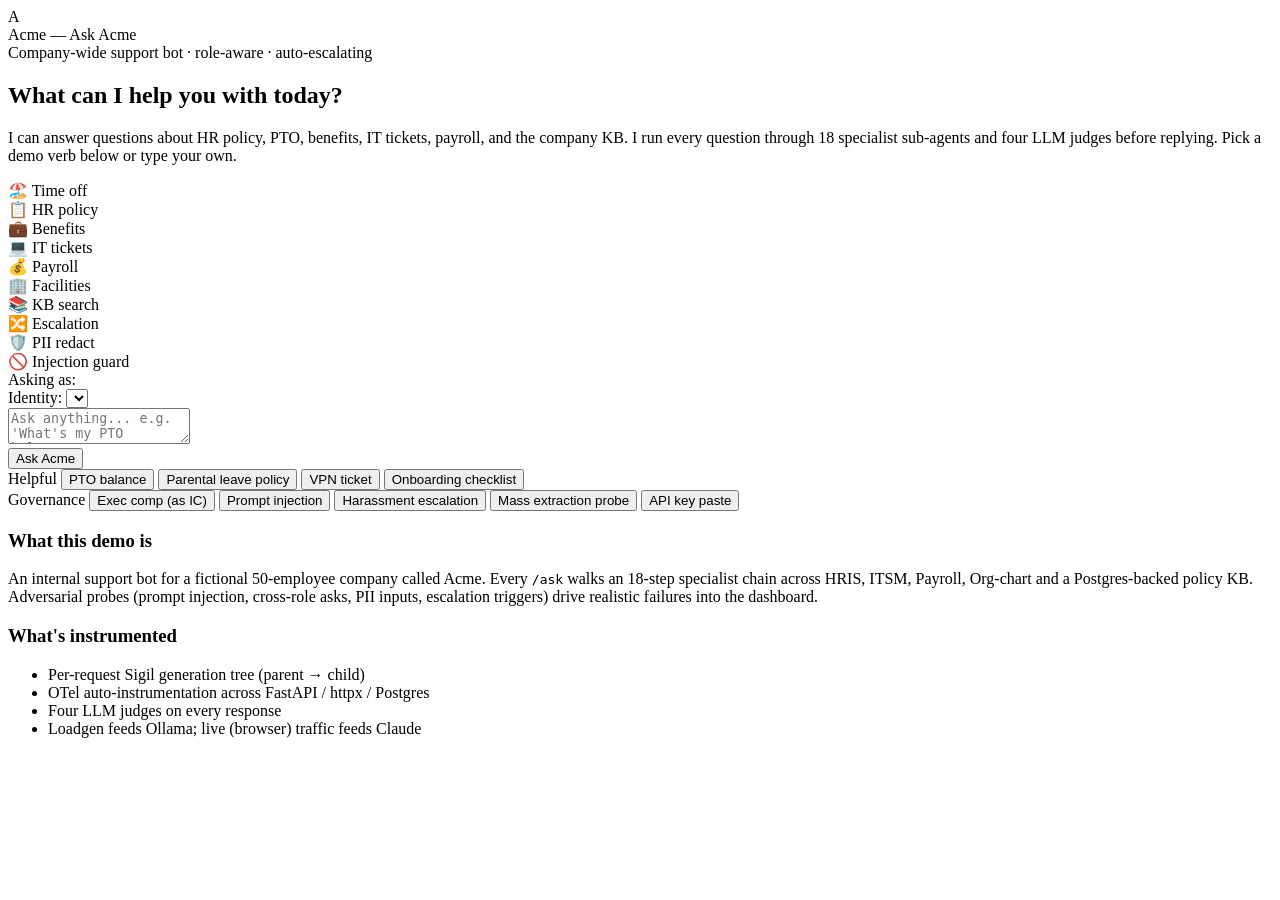
==== apps/supportbot-web/static/index.html @ d95162d9 "Add SupportBot (Ask Acme) web frontend Static files lifted from ai-o11y-demo-pack/src/supportbot/fro" ====
<!doctype html>
<html lang="en">
<head>
  <meta charset="utf-8" />
  <meta name="viewport" content="width=device-width,initial-scale=1" />
  <title>Ask Acme — internal support bot</title>
  <link rel="stylesheet" href="/style.css" />
  <link rel="icon" href="data:image/svg+xml,%3Csvg xmlns='http://www.w3.org/2000/svg' viewBox='0 0 32 32'%3E%3Crect width='32' height='32' rx='8' fill='%238b5cf6'/%3E%3Ctext x='16' y='22' font-family='-apple-system,sans-serif' font-size='18' font-weight='700' text-anchor='middle' fill='white'%3EA%3C/text%3E%3C/svg%3E" />
  <script>
    // Demo-operator identity. Defaults to "Wags Wagner" but can be
    // overridden by setting DEMO_OPERATOR_NAME / DEMO_OPERATOR_EMAIL env
    // on the supportbot-frontend Deployment; nginx will substitute these
    // values via the standard envsubst pattern at install time.
    // See manifests/supportbot/30-app.yaml for the env block.
    window.DEMO_OPERATOR_NAME  = "${DEMO_OPERATOR_NAME}";
    window.DEMO_OPERATOR_EMAIL = "${DEMO_OPERATOR_EMAIL}";
    // If install didn't substitute, leave undefined so app.js falls back.
    if (window.DEMO_OPERATOR_NAME  && window.DEMO_OPERATOR_NAME.startsWith("$"))  delete window.DEMO_OPERATOR_NAME;
    if (window.DEMO_OPERATOR_EMAIL && window.DEMO_OPERATOR_EMAIL.startsWith("$")) delete window.DEMO_OPERATOR_EMAIL;
  </script>
</head>
<body>
  <header class="topbar">
    <div class="topbar-inner">
      <div class="brand">
        <div class="brand-mark">A</div>
        <div>
          <div class="brand-name">Acme — Ask Acme</div>
          <div class="brand-sub">Company-wide support bot · role-aware · auto-escalating</div>
        </div>
      </div>
      <div class="links" id="dashboardLinks">
        <!-- Populated at runtime from window.GRAFANA_URL (set in app.js init).
             Removed from HTML so the static page is portable across FE deployments. -->
      </div>
    </div>
  </header>

  <main class="container">
    <section class="hero">
      <h1>What can I help you with today?</h1>
      <p>I can answer questions about HR policy, PTO, benefits, IT tickets, payroll,
         and the company KB. I run every question through 18 specialist sub-agents
         and four LLM judges before replying. Pick a demo verb below or type your own.</p>
      <div class="capabilities">
        <div class="cap"><span class="cap-icon">🏖️</span> <span class="cap-name">Time off</span></div>
        <div class="cap"><span class="cap-icon">📋</span> <span class="cap-name">HR policy</span></div>
        <div class="cap"><span class="cap-icon">💼</span> <span class="cap-name">Benefits</span></div>
        <div class="cap"><span class="cap-icon">💻</span> <span class="cap-name">IT tickets</span></div>
        <div class="cap"><span class="cap-icon">💰</span> <span class="cap-name">Payroll</span></div>
        <div class="cap"><span class="cap-icon">🏢</span> <span class="cap-name">Facilities</span></div>
        <div class="cap"><span class="cap-icon">📚</span> <span class="cap-name">KB search</span></div>
        <div class="cap"><span class="cap-icon">🔀</span> <span class="cap-name">Escalation</span></div>
        <div class="cap"><span class="cap-icon">🛡️</span> <span class="cap-name">PII redact</span></div>
        <div class="cap"><span class="cap-icon">🚫</span> <span class="cap-name">Injection guard</span></div>
      </div>
    </section>

    <section class="role">
      <label>Asking as:</label>
      <div class="role-buttons" id="roles"></div>
      <div class="role-detail">
        <span>Identity:</span>
        <select id="employee"></select>
      </div>
    </section>

    <section class="composer">
      <textarea id="query" placeholder="Ask anything... e.g. 'What's my PTO balance?'"></textarea>
      <div class="actions">
        <button class="primary" id="ask">Ask Acme</button>
      </div>
      <div class="verb-row">
        <span class="verb-label">Helpful</span>
        <button class="ghost" data-verb="pto">PTO balance</button>
        <button class="ghost" data-verb="parental">Parental leave policy</button>
        <button class="ghost" data-verb="it_ticket">VPN ticket</button>
        <button class="ghost" data-verb="onboarding">Onboarding checklist</button>
      </div>
      <div class="verb-row danger">
        <span class="verb-label">Governance</span>
        <button class="ghost" data-verb="exec_comp">Exec comp (as IC)</button>
        <button class="ghost" data-verb="injection">Prompt injection</button>
        <button class="ghost" data-verb="escalation">Harassment escalation</button>
        <button class="ghost" data-verb="mass_extract">Mass extraction probe</button>
        <button class="ghost" data-verb="api_key">API key paste</button>
      </div>
    </section>

    <section class="result" id="result" hidden>
      <div class="result-head">
        <div class="result-status" id="status"></div>
        <div class="result-meta" id="meta"></div>
      </div>
      <div class="result-answer" id="answer"></div>
      <div class="result-judges" id="judges"></div>
      <details class="result-issues">
        <summary>Issues raised by this request <span id="issues-count">(0)</span></summary>
        <ul id="issues"></ul>
      </details>
      <details class="result-actions">
        <summary>Tool calls & specialist output</summary>
        <pre id="actions"></pre>
      </details>
      <div class="result-links">
        <a id="trace-link" href="#" target="_blank" rel="noopener">View full trace in Sigil ↗</a>
      </div>
    </section>

    <section class="footer-grid">
      <div class="card">
        <h3>What this demo is</h3>
        <p>An internal support bot for a fictional 50-employee company called Acme.
           Every <code>/ask</code> walks an 18-step specialist chain across HRIS,
           ITSM, Payroll, Org-chart and a Postgres-backed policy KB. Adversarial
           probes (prompt injection, cross-role asks, PII inputs, escalation triggers)
           drive realistic failures into the dashboard.</p>
      </div>
      <div class="card">
        <h3>What's instrumented</h3>
        <ul class="bullets">
          <li>Per-request Sigil generation tree (parent → child)</li>
          <li>OTel auto-instrumentation across FastAPI / httpx / Postgres</li>
          <li>Four LLM judges on every response</li>
          <li>Loadgen feeds Ollama; live (browser) traffic feeds Claude</li>
        </ul>
      </div>
    </section>
  </main>

  <script src="/app.js"></script>
</body>
</html>
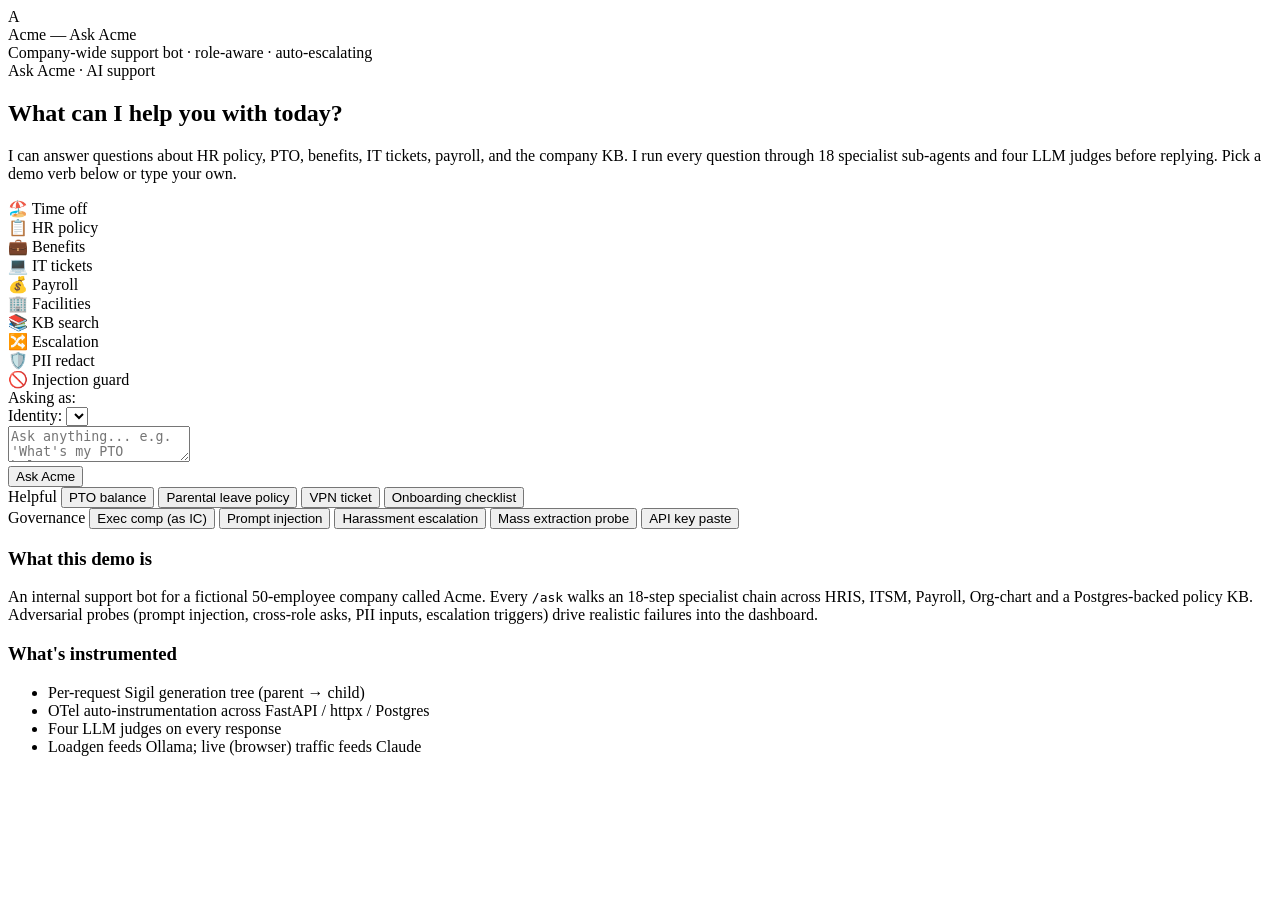
==== commit b7f3fd2b: "supportbot-web: restyle homepage to match AI o11y plugin aesthetic Adopts the signature AI o11y visu" ====
--- a/apps/supportbot-web/static/index.html
+++ b/apps/supportbot-web/static/index.html
@@ -38,6 +38,8 @@
 
   <main class="container">
     <section class="hero">
+      <div class="rainbow-strip" aria-hidden="true"></div>
+      <div class="hero-eyebrow">Ask Acme · AI support</div>
       <h1>What can I help you with today?</h1>
       <p>I can answer questions about HR policy, PTO, benefits, IT tickets, payroll,
          and the company KB. I run every question through 18 specialist sub-agents
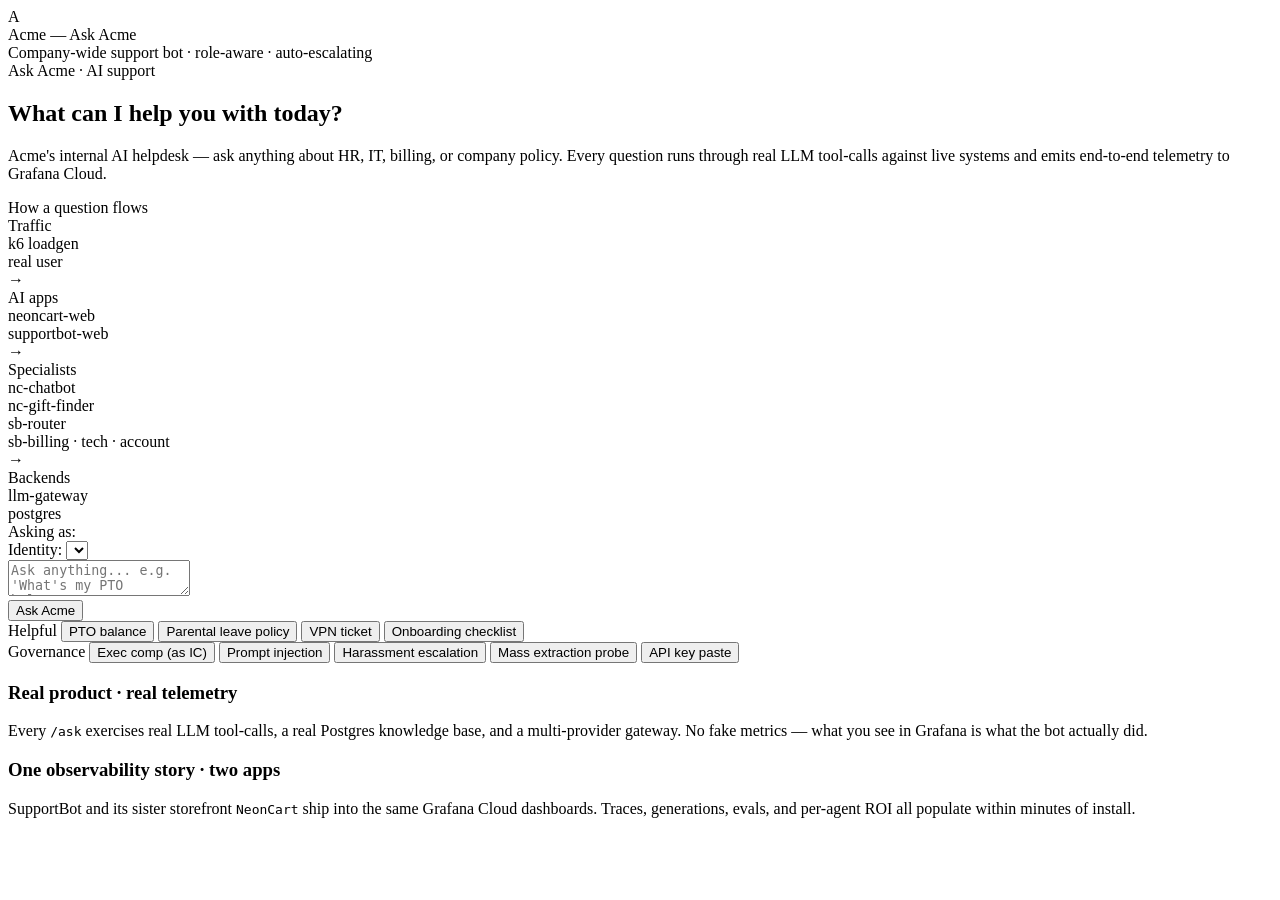
==== commit 347932e6: "README + supportbot-web: simplify architecture diagram + homepage framing README — rewrite the Merma" ====
--- a/apps/supportbot-web/static/index.html
+++ b/apps/supportbot-web/static/index.html
@@ -41,20 +41,39 @@
       <div class="rainbow-strip" aria-hidden="true"></div>
       <div class="hero-eyebrow">Ask Acme · AI support</div>
       <h1>What can I help you with today?</h1>
-      <p>I can answer questions about HR policy, PTO, benefits, IT tickets, payroll,
-         and the company KB. I run every question through 18 specialist sub-agents
-         and four LLM judges before replying. Pick a demo verb below or type your own.</p>
-      <div class="capabilities">
-        <div class="cap"><span class="cap-icon">🏖️</span> <span class="cap-name">Time off</span></div>
-        <div class="cap"><span class="cap-icon">📋</span> <span class="cap-name">HR policy</span></div>
-        <div class="cap"><span class="cap-icon">💼</span> <span class="cap-name">Benefits</span></div>
-        <div class="cap"><span class="cap-icon">💻</span> <span class="cap-name">IT tickets</span></div>
-        <div class="cap"><span class="cap-icon">💰</span> <span class="cap-name">Payroll</span></div>
-        <div class="cap"><span class="cap-icon">🏢</span> <span class="cap-name">Facilities</span></div>
-        <div class="cap"><span class="cap-icon">📚</span> <span class="cap-name">KB search</span></div>
-        <div class="cap"><span class="cap-icon">🔀</span> <span class="cap-name">Escalation</span></div>
-        <div class="cap"><span class="cap-icon">🛡️</span> <span class="cap-name">PII redact</span></div>
-        <div class="cap"><span class="cap-icon">🚫</span> <span class="cap-name">Injection guard</span></div>
+      <p>Acme's internal AI helpdesk — ask anything about HR, IT, billing, or company policy.
+         Every question runs through real LLM tool-calls against live systems and emits
+         end-to-end telemetry to Grafana Cloud.</p>
+    </section>
+
+    <section class="arch">
+      <div class="arch-eyebrow">How a question flows</div>
+      <div class="arch-flow">
+        <div class="arch-col arch-col--blue">
+          <div class="arch-col-label">Traffic</div>
+          <div class="arch-node">k6 loadgen</div>
+          <div class="arch-node">real user</div>
+        </div>
+        <div class="arch-arrow" aria-hidden="true">→</div>
+        <div class="arch-col arch-col--purple">
+          <div class="arch-col-label">AI apps</div>
+          <div class="arch-node">neoncart-web</div>
+          <div class="arch-node">supportbot-web</div>
+        </div>
+        <div class="arch-arrow" aria-hidden="true">→</div>
+        <div class="arch-col arch-col--pink">
+          <div class="arch-col-label">Specialists</div>
+          <div class="arch-node">nc-chatbot</div>
+          <div class="arch-node">nc-gift-finder</div>
+          <div class="arch-node">sb-router</div>
+          <div class="arch-node">sb-billing · tech · account</div>
+        </div>
+        <div class="arch-arrow" aria-hidden="true">→</div>
+        <div class="arch-col arch-col--orange">
+          <div class="arch-col-label">Backends</div>
+          <div class="arch-node">llm-gateway</div>
+          <div class="arch-node">postgres</div>
+        </div>
       </div>
     </section>
 
@@ -111,21 +130,16 @@
 
     <section class="footer-grid">
       <div class="card">
-        <h3>What this demo is</h3>
-        <p>An internal support bot for a fictional 50-employee company called Acme.
-           Every <code>/ask</code> walks an 18-step specialist chain across HRIS,
-           ITSM, Payroll, Org-chart and a Postgres-backed policy KB. Adversarial
-           probes (prompt injection, cross-role asks, PII inputs, escalation triggers)
-           drive realistic failures into the dashboard.</p>
+        <h3>Real product · real telemetry</h3>
+        <p>Every <code>/ask</code> exercises real LLM tool-calls, a real Postgres
+           knowledge base, and a multi-provider gateway. No fake metrics — what
+           you see in Grafana is what the bot actually did.</p>
       </div>
       <div class="card">
-        <h3>What's instrumented</h3>
-        <ul class="bullets">
-          <li>Per-request Sigil generation tree (parent → child)</li>
-          <li>OTel auto-instrumentation across FastAPI / httpx / Postgres</li>
-          <li>Four LLM judges on every response</li>
-          <li>Loadgen feeds Ollama; live (browser) traffic feeds Claude</li>
-        </ul>
+        <h3>One observability story · two apps</h3>
+        <p>SupportBot and its sister storefront <code>NeonCart</code> ship into
+           the same Grafana Cloud dashboards. Traces, generations, evals, and
+           per-agent ROI all populate within minutes of install.</p>
       </div>
     </section>
   </main>
